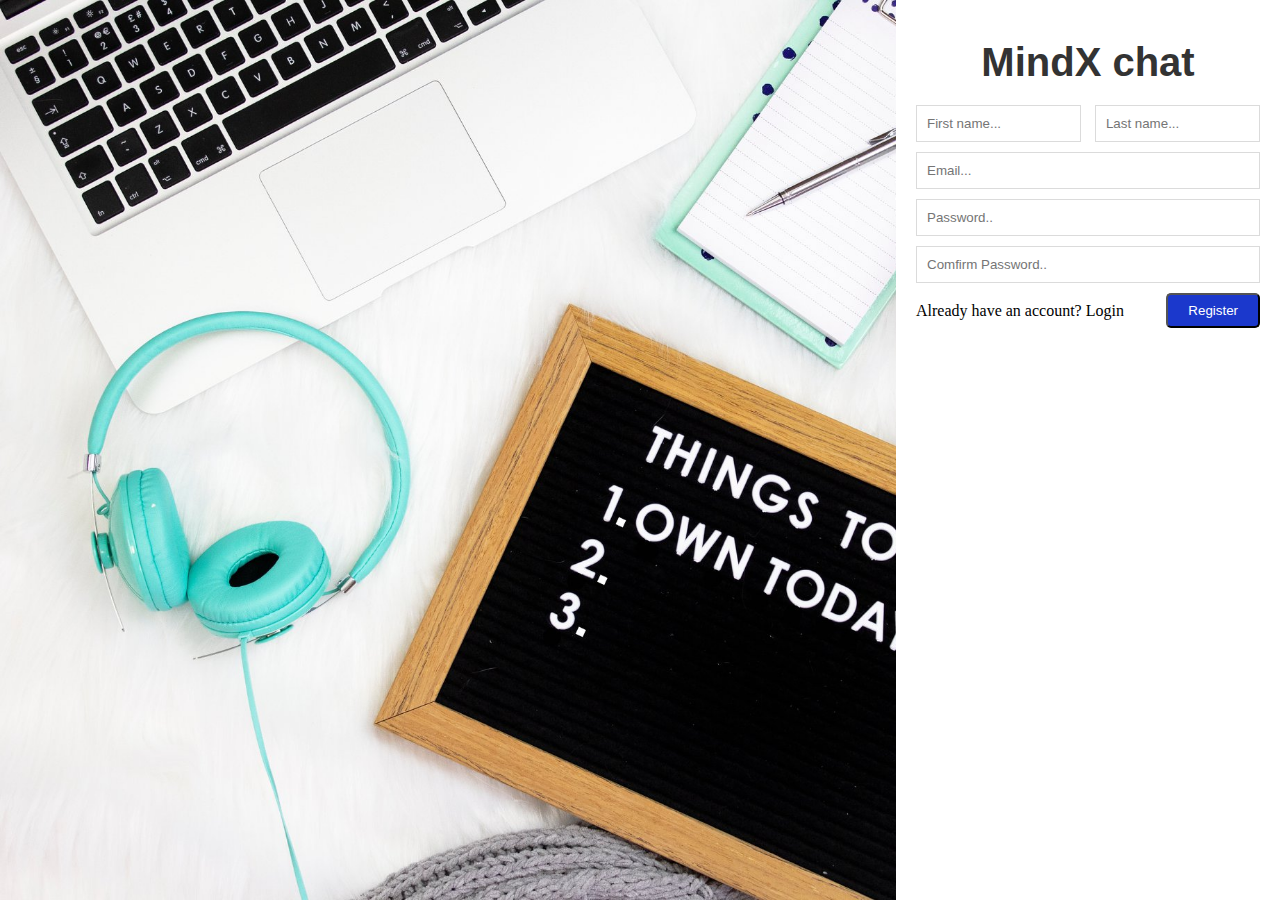
==== html/temp.html @ 31f8a7ac "ok" ====
<!DOCTYPE html>
<html lang="en">
<head>
    <meta charset="UTF-8">
    <meta name="viewport" content="width=device-width, initial-scale=1.0">
    <title>Document</title>
    <link rel="stylesheet" href="../css/style.css">
    <link rel="stylesheet" href="../css/register.css">
</head>
<body>
    <div class = "register-container">
        <div class="aside-right">
            <div class="header">
                <h3>MindX chat</h3>
            </div>
    
                <form id="register-form">
                <div class="input-name-wrapper">
                    <div class="input-wrapper">
                    <input type="text" name = "first-name" placeholder="First name...">
                    <div class="error" id="First-name-error"></div>
                    </div>
                    <div class="input-wrapper">
                    <input type="text" name = "last-name" placeholder="Last name...">
                    <div class="error" id="Last-name-error"></div>
                    </div>
                </div>
                <div class="input-wrapper">
                    <input type="text"
                    placeholder="Email..."
                    name="email">
                    <div class = "error" id="email-error"></div>
                </div>
                <div class="input-wrapper">
                    <input type="password"
                    placeholder="Password.."
                    name="password">
                    <div class="error" id="password-error"></div>
                </div>
                <div class="input-wrapper">
                    <input type="password"
                    placeholder="Comfirm Password.."
                    name="comfirm-password">
                    <div class="error" id="comfirm password-error"></div>
                </div>
                <div class="form-action">
                    <span id="redirect-to-login">
                        Already have an account? Login
                    </span>
                    <button class= "btn" type="submit">
                        Register
                    </button>
                </div>
                </form>  
        </div>
    </div>
    
</body>
</html>
---- css/style.css ----
*{
    padding: 0;
    margin: 0;
    box-sizing: border-box;
}
.input-wrapper input{
    border: 1px solid #dbdbdb;
    padding: 10px;
    border: radius 5px; 
    width: 100%;
    outline: none;

}
.input-wrapper{
    margin-bottom: 10px;
}
.btn{
    padding: 8px 20px;
    color: #ffffff;
    background-color: #1b38cc;
    border-radius: 5px;
    cursor: pointer;
}
.error{
    color: #FF0000;
}
#redirect-to-login{
    cursor: pointer;
}
#redirect-to-register{
    cursor: pointer;
}
---- css/register.css ----
.register-container{
    background: url(../image/dangnhap.jpg);   
    height: 100vh;
    background-size: cover;
    display: flex;
    justify-content: flex-end;
}
.register-container .aside-right{
    height: 100vh;
    background-color: #fff ;
    width: 30%;
}
.register-container .aside-right .header h3{
    font-size: 40px;
    font-family: Arial, Helvetica, sans-serif;
    color:  #333;
    text-align: center;
    margin-top: 40px;
}
.register-container .input-name-wrapper{
    display: flex;
    justify-content: space-between;
}
.register-container .input-name-wrapper .input-wrapper{
    width: 48%;
}
#register-form{
    padding: 20px;
}
.register-container .aside-right .form-action{
    display: flex;
    justify-content: space-between;
    align-items: center;
}
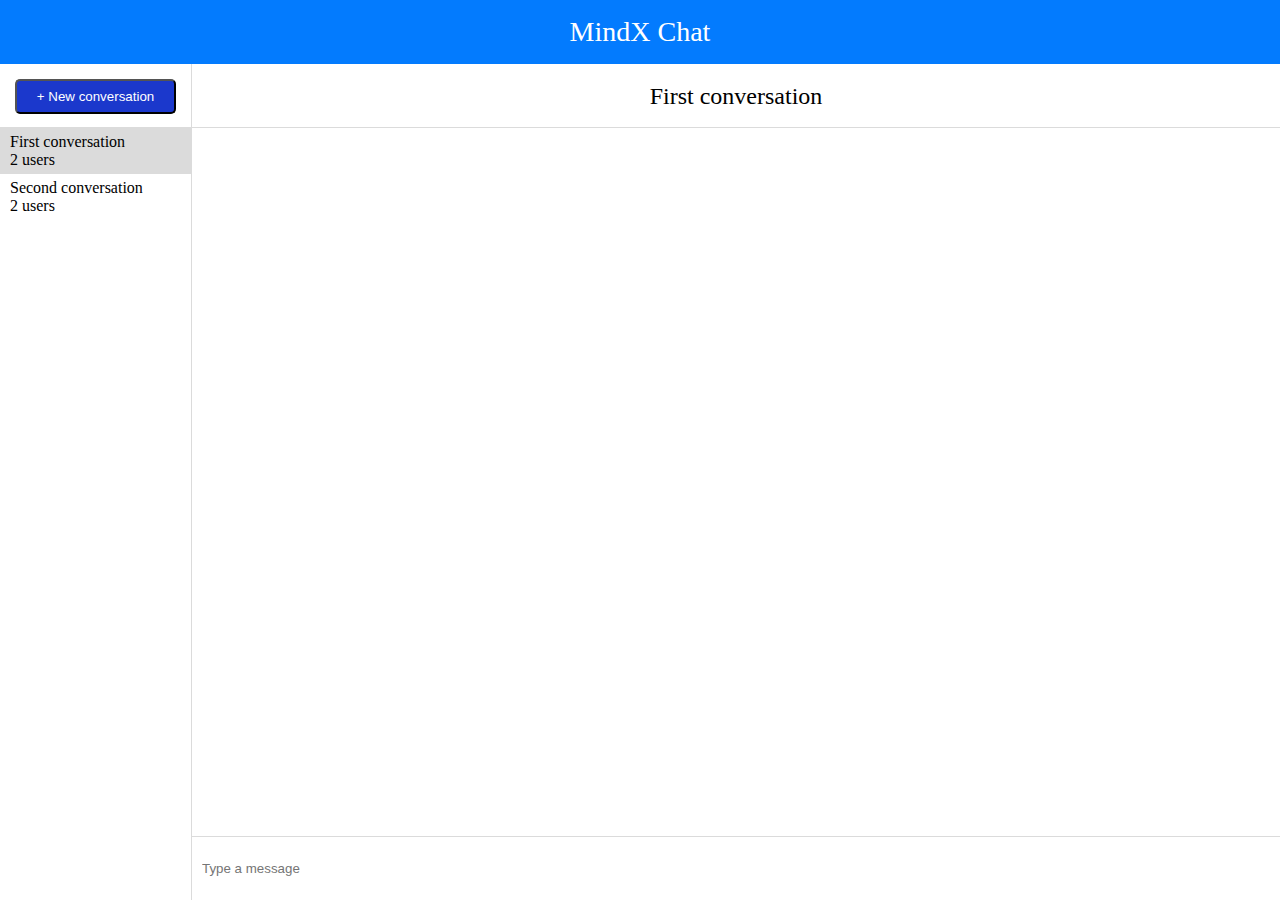
==== commit 3bdd9bbe: "listConversation" ====
--- a/html/temp.html
+++ b/html/temp.html
@@ -5,55 +5,47 @@
     <meta name="viewport" content="width=device-width, initial-scale=1.0">
     <title>Document</title>
     <link rel="stylesheet" href="../css/style.css">
-    <link rel="stylesheet" href="../css/register.css">
+    <link rel="stylesheet" href="../css/chat.css">
+
 </head>
 <body>
-    <div class = "register-container">
-        <div class="aside-right">
-            <div class="header">
-                <h3>MindX chat</h3>
-            </div>
-    
-                <form id="register-form">
-                <div class="input-name-wrapper">
-                    <div class="input-wrapper">
-                    <input type="text" name = "first-name" placeholder="First name...">
-                    <div class="error" id="First-name-error"></div>
+    <div class="chat-container">
+        <div class="header">
+          MindX Chat
+        </div>
+        <div class="main">
+            <div class="aside-left">
+                <div class="create-conversation">
+                    <button class="btn"> + New conversation</button>
+                </div>
+                <div class="list-conversations">
+                    <div class="conversation current cursor-pointer">
+                        <div class="conversation-title">First conversation</div>
+                        <div class="conversation-num-user">2 users</div>
                     </div>
-                    <div class="input-wrapper">
-                    <input type="text" name = "last-name" placeholder="Last name...">
-                    <div class="error" id="Last-name-error"></div>
+                    <div class="conversation cursor-pointer">
+                        <div class="conversation-title">Second conversation</div>
+                        <div class="conversation-num-user">2 users</div>
                     </div>
                 </div>
-                <div class="input-wrapper">
-                    <input type="text"
-                    placeholder="Email..."
-                    name="email">
-                    <div class = "error" id="email-error"></div>
-                </div>
-                <div class="input-wrapper">
-                    <input type="password"
-                    placeholder="Password.."
-                    name="password">
-                    <div class="error" id="password-error"></div>
-                </div>
-                <div class="input-wrapper">
-                    <input type="password"
-                    placeholder="Comfirm Password.."
-                    name="comfirm-password">
-                    <div class="error" id="comfirm password-error"></div>
-                </div>
-                <div class="form-action">
-                    <span id="redirect-to-login">
-                        Already have an account? Login
-                    </span>
-                    <button class= "btn" type="submit">
-                        Register
-                    </button>
-                </div>
-                </form>  
+            </div>
+          <div class="conversation-detail">
+            <div class="conversation-header">
+              First conversation
+            </div>
+            <div class="list-messages">
+            </div>
+            <form id="send-message-form">
+              <div class="input-wrapper">
+                <input type="text" name="message"
+                  placeholder="Type a message">
+              </div>
+              <button type="submit">
+                <i class="fa fa-paper-plane" aria-hidden="true"></i>
+              </button>
+            </form>
+          </div>
         </div>
-    </div>
-    
+        </div>
 </body>
 </html>--- a/css/style.css
+++ b/css/style.css
@@ -29,4 +29,7 @@
 }
 #redirect-to-register{
     cursor: pointer;
+}
+.cursor-pointer{
+    cursor: pointer;
 }--- a/css/chat.css
+++ b/css/chat.css
@@ -0,0 +1,93 @@
+.chat-container .header{
+  text-align: center;
+  height: 64px;
+  background: #037BFE;
+  line-height: 64px;
+  color: #ffffff;
+  font-size: 28px;
+}
+.chat-container .conversation-header {
+  height: 64px;
+  line-height: 64px;
+  text-align: center;
+  border-bottom: 1px solid #dbdbdb;
+  font-size: 24px;
+}
+.chat-container {
+  height: 100vh;
+}
+.chat-container .main{
+  height: calc(100% - 64px);
+  display: flex;
+}
+.chat-container .main .conversation-detail{
+  display: flex;
+  flex-direction: column;
+  height: 100%;
+  width: 85%;
+}
+.conversation-detail .list-messages{
+  flex-grow: 1;
+}
+#send-message-form .input-wrapper input{
+  border: none;
+  border-top: 1px solid #dbdbdb;
+  height: 64px;
+}
+#send-message-form {
+  position: relative;
+}
+#send-message-form button{
+  position: absolute;
+  right: 15px;
+  top: 20px;
+  border: none;
+  background: none;
+  color: #037BFE;
+  font-size: 24px;
+}
+#send-message-form .input-wrapper{
+  margin-bottom: 0;
+}
+.chat-container .list-messages{
+  padding: 10px;
+  overflow-y: auto;
+}
+.chat-container .list-messages .message-container{
+  margin-bottom: 10px;
+}
+.chat-container .message-container .content{
+  padding: 7px 10px;
+  border-radius: 5px;
+  max-width: 40%;
+  width: max-content;
+  word-break: break-all;
+}
+.chat-container .message-container.their .content{
+  background: #dadbdb;
+}
+.chat-container .message-container.mine .content{
+  background: #037BFE;
+  color: #fff;
+}
+.chat-container .message-container.mine{
+  display: flex;
+  justify-content: flex-end;
+}
+.chat-container .aside-left{
+  width: 15%;
+  height: 100%;
+  border-right: 1px solid #dbdbdb;
+}
+.chat-container .create-conversation{
+  height: 64px;
+  line-height: 64px;
+  border-bottom: 1px solid #dbdbdb;
+  text-align: center;
+}
+.chat-container .list-conversations .conversation{
+  padding: 5px 10px;
+}
+.chat-container .list-conversations .conversation.current{
+  background-color: #dbdbdb;
+}
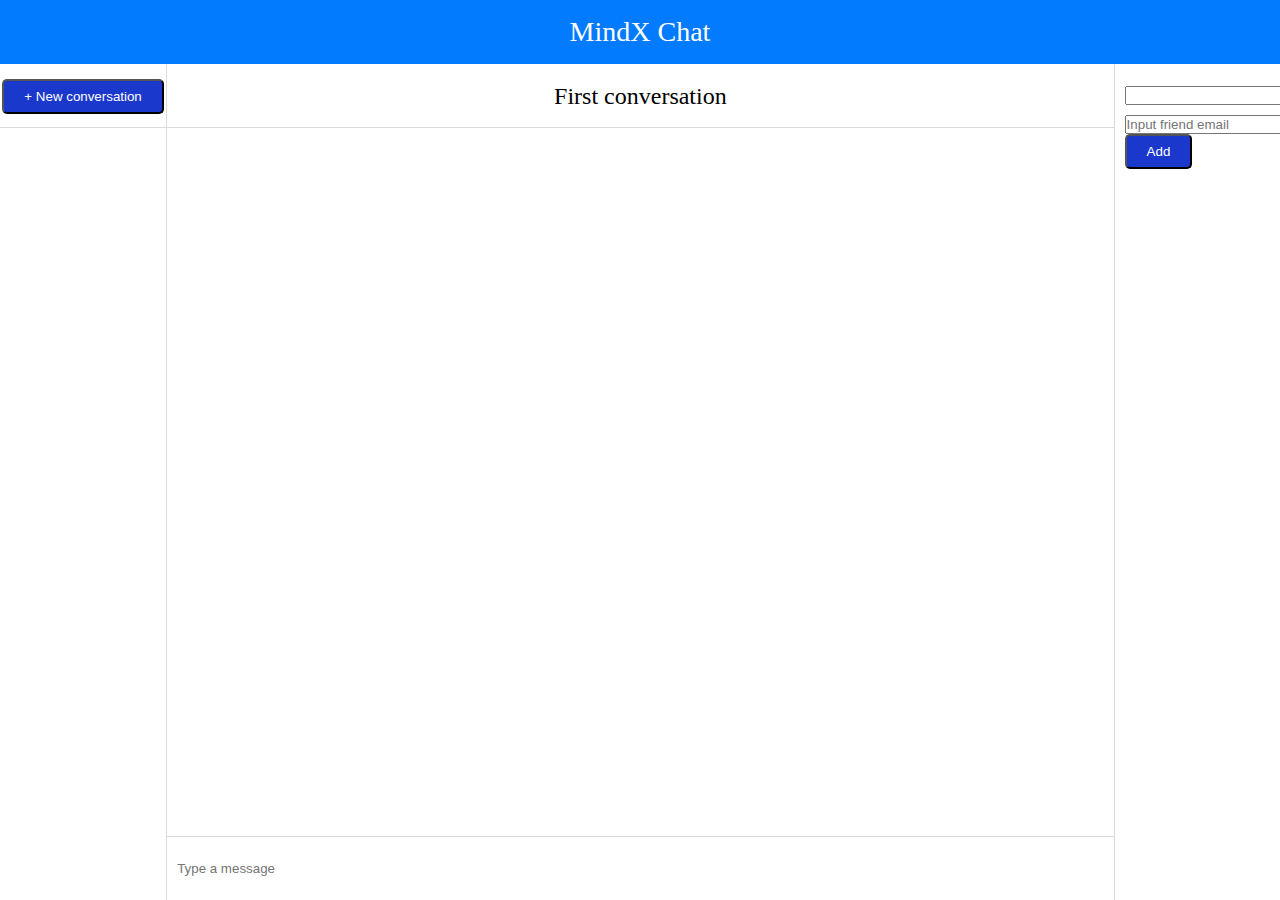
==== commit 00efdd11: "add users" ====
--- a/html/temp.html
+++ b/html/temp.html
@@ -1,51 +1,58 @@
 <!DOCTYPE html>
 <html lang="en">
+
 <head>
-    <meta charset="UTF-8">
-    <meta name="viewport" content="width=device-width, initial-scale=1.0">
-    <title>Document</title>
-    <link rel="stylesheet" href="../css/style.css">
-    <link rel="stylesheet" href="../css/chat.css">
+  <meta charset="UTF-8">
+  <meta name="viewport" content="width=device-width, initial-scale=1.0">
+  <title>Document</title>
+  <link rel="stylesheet" href="../css/style.css">
+  <link rel="stylesheet" href="../css/chat.css">
 
 </head>
+
 <body>
-    <div class="chat-container">
-        <div class="header">
-          MindX Chat
+  <div class="chat-container">
+    <div class="header">
+      MindX Chat
+    </div>
+    <div class="main">
+      <div class="aside-left">
+        <div class="create-conversation">
+          <button class="btn">+ New conversation</button>
         </div>
-        <div class="main">
-            <div class="aside-left">
-                <div class="create-conversation">
-                    <button class="btn"> + New conversation</button>
-                </div>
-                <div class="list-conversations">
-                    <div class="conversation current cursor-pointer">
-                        <div class="conversation-title">First conversation</div>
-                        <div class="conversation-num-user">2 users</div>
-                    </div>
-                    <div class="conversation cursor-pointer">
-                        <div class="conversation-title">Second conversation</div>
-                        <div class="conversation-num-user">2 users</div>
-                    </div>
-                </div>
-            </div>
-          <div class="conversation-detail">
-            <div class="conversation-header">
-              First conversation
-            </div>
-            <div class="list-messages">
-            </div>
-            <form id="send-message-form">
-              <div class="input-wrapper">
-                <input type="text" name="message"
-                  placeholder="Type a message">
-              </div>
-              <button type="submit">
-                <i class="fa fa-paper-plane" aria-hidden="true"></i>
-              </button>
-            </form>
+        <div class="list-conversations">
+        </div>
+      </div>
+
+      <div class="conversation-detail">
+        <div class="conversation-header">
+          First conversation
+        </div>
+        <div class="list-messages">
+        </div>
+        <form id="send-message-form">
+          <div class="input-wrapper">
+            <input type="text" name="message" placeholder="Type a message">
           </div>
-        </div>
-        </div>
+          <button type="submit">
+            <i class="fa fa-paper-plane" aria-hidden="true"></i>
+          </button>
+        </form>
+      </div>
+
+      <div class="aside-right">
+        <div class="list-user"></div>
+
+        <form id="add-user-form">
+          <input class="input-wrapper">
+          <input type="text" placeholder="Input friend email" name="email">
+          <div class="error" id="add-user-email-error"></div>
+          <button class="btn" type="submit">Add</button>
+        </form>
+      </div>
+
+    </div>
+  </div>
 </body>
+
 </html>--- a/css/chat.css
+++ b/css/chat.css
@@ -91,3 +91,17 @@
 .chat-container .list-conversations .conversation.current{
   background-color: #dbdbdb;
 }
+.chat-container .aside-right{
+  padding: 10px;
+  border-left: 1px solid #dbdbdb;
+  width: 13%;
+  
+
+}
+.chat-container .aside-right .user{
+  overflow: hidden;
+  text-overflow: ellipsis;
+}
+.chat-container #add-user-form{
+  margin-top: 12px;
+}
